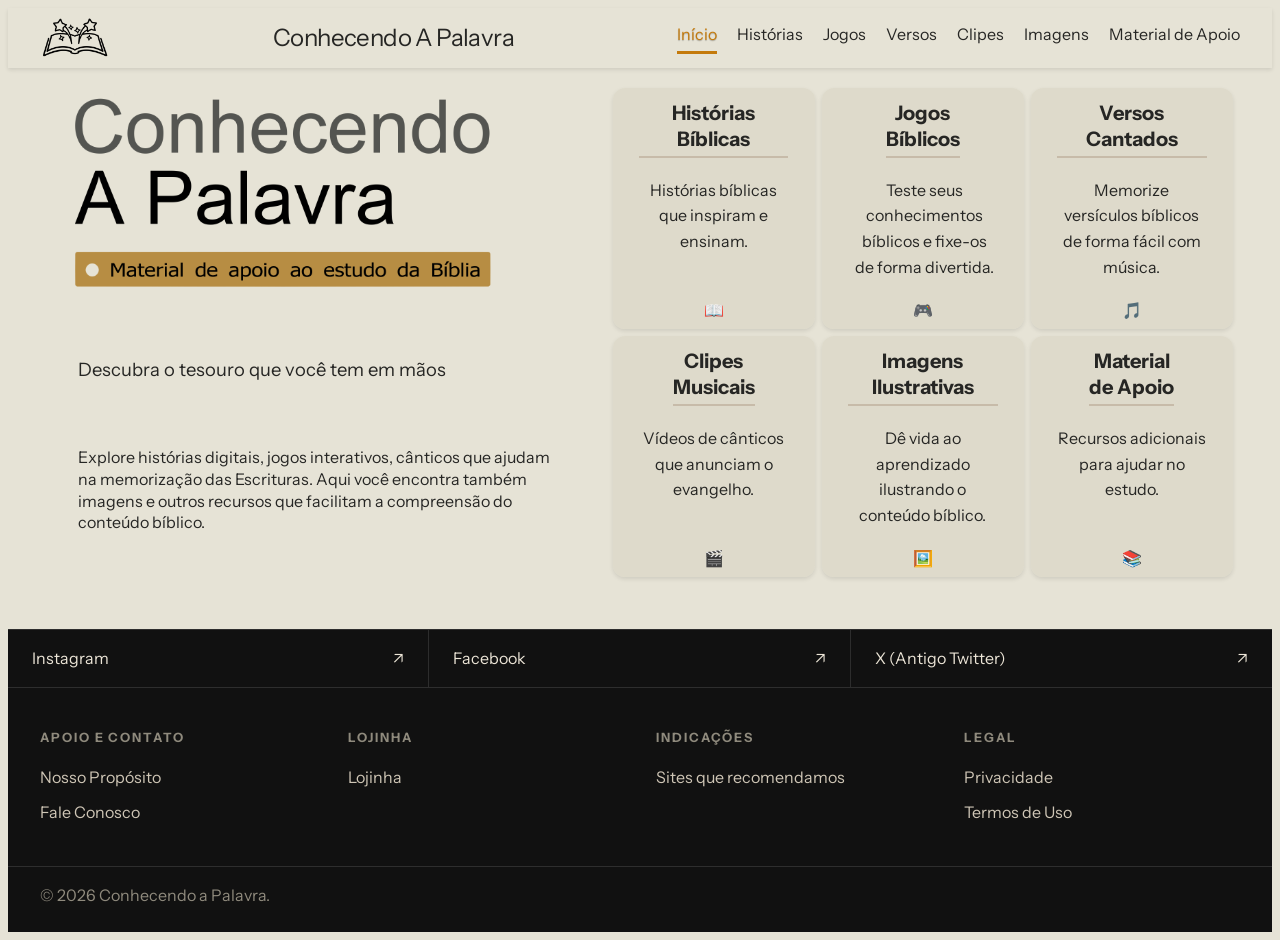
==== index.html @ 33860538 "Primeiro Commit" ====
﻿<!DOCTYPE html>
<html lang="pt-BR">

<head>
    <meta charset="UTF-8">
    <meta name="viewport" content="width=device-width, initial-scale=1.0">
    <title>Conhecendo a Palavra</title>
    <link rel="stylesheet" href="estilo.css">
    <link rel="stylesheet" href="estilo-media.css">
</head>

<body>
    <!-- Menu de navegação -->
    <nav class="menu">
        <img src="imagens/biblia.png" alt="Icone do menu" class="menu-icon">
        <div class="logo-do-menu">Conhecendo A Palavra</div>
        <button class="hamburger" id="hamburger" aria-label="Abrir menu">
            <span></span>
            <span></span>
            <span></span>
        </button>
        <ul class="itens-do-menu" id="itens-do-menu">
            <li><a href="./index.html">Início</a></li>
            <li><a href="./historias.html">Histórias</a></li>
            <li><a href="./jogos.html">Jogos</a></li>
            <li><a href="#versos">Versos</a></li>
            <li><a href="#clipes">Clipes</a></li>
            <li><a href="#imagens">Imagens</a></li>
            <li><a href="#apoio">Material de Apoio</a></li>
        </ul>
    </nav>
    <header>
        <div id="titulo">
            <img id="logo" src="imagens/logo1.png" alt="Conhecendo a Palavra" />
        </div>
        <p id="slogan">Descubra o tesouro que você tem em mãos</p>
        <p id="mensagem">Explore histórias digitais, jogos interativos, cânticos que ajudam
            na memorização das Escrituras. Aqui você encontra também imagens e
            outros recursos que facilitam a compreensão do conteúdo bíblico.</p>
        <!-- Painel horizontal de cards -->
        <div class="cards-panel">
            <a class="card" id="historias-card" href="./historias.html">
                <h4>Histórias Bíblicas</h4>
                <p>Histórias bíblicas que inspiram e ensinam.</p>
                <p class="icone">📖</p>
            </a>
            <a class="card" id="jogos-card" href="./jogos.html">
                <h4>Jogos<br>Bíblicos</h4>
                <p id="card-jogos">Teste seus conhecimentos bíblicos e fixe-os de forma divertida.</p>
                <p class="icone">🎮</p>
            </a>
            <div class="card">
                <h4>Versos Cantados</h4>
                <p>Memorize versículos bíblicos de forma fácil com música.</p>
                <p class="icone">🎵</p>
            </div>
            <div class="card">
                <h4>Clipes <br> Musicais</h4>
                <p>Vídeos de cânticos que anunciam o evangelho.</p>
                <p class="icone">🎬</p>
            </div>
            <div class="card">
                <h4>Imagens Ilustrativas</h4>
                <p>Dê vida ao aprendizado ilustrando o conteúdo bíblico.</p>
                <p class="icone">🖼️</p>
            </div>
            <div class="card">
                <h4>Material <br> de Apoio</h4>
                <p>Recursos adicionais para ajudar no estudo.</p>
                <p class="icone">📚</p>
            </div>
        </div>
    </header>

    <!-- Rodapé -->
    <footer class="footer-site">
        <div class="footer-social-links">
            <a class="footer-social-link" href="https://instagram.com" target="_blank" rel="noopener noreferrer">
                <span>Instagram</span>
                <span>↗</span>
            </a>
            <a class="footer-social-link" href="https://facebook.com" target="_blank" rel="noopener noreferrer">
                <span>Facebook</span>
                <span>↗</span>
            </a>
            <a class="footer-social-link" href="https://x.com" target="_blank" rel="noopener noreferrer">
                <span>X (Antigo Twitter)</span>
                <span>↗</span>
            </a>
        </div>

        <div class="footer-columns">
            <div class="footer-column">
                <h4>Apoio e Contato</h4>
                <ul>
                    <li><a href="#">Nosso Propósito</a></li>
                    <li><a href="#">Fale Conosco</a></li>
                </ul>
            </div>

            <div class="footer-column">
                <h4>Lojinha</h4>
                <ul>
                    <li><a href="#">Lojinha</a></li>
                </ul>
            </div>

            <div class="footer-column">
                <h4>Indicações</h4>
                <ul>
                    <li><a href="#">Sites que recomendamos</a></li>
                </ul>
            </div>

            <div class="footer-column">
                <h4>Legal</h4>
                <ul>
                    <li><a href="#">Privacidade</a></li>
                    <li><a href="#">Termos de Uso</a></li>
                </ul>
            </div>
        </div>

        <div class="footer-bottom">
            <span>© 2026 Conhecendo a Palavra.</span>
        </div>
    </footer>
    <script src="script.js"></script>
</body>

</html>
---- estilo.css ----
﻿@import url('https://fonts.googleapis.com/css2?family=Instrument+Sans:wght@400;500;600;700&display=swap');
@import url('https://fonts.googleapis.com/css2?family=Newsreader:wght@400;500;600;700&display=swap');

body {
  font-family: 'Instrument Sans', sans-serif;
  font-size: 16px;
  line-height: 1.6;
  background-color: #E6E3D6;
  color: #262624;
}

.menu {
  display: flex;
  justify-content: space-between;
  align-items: center;
  padding: 0.6rem 2rem;
  background-color: #E6E3D6;
  box-shadow: 0 2px 4px rgba(0, 0, 0, 0.1);
}

.menu .menu-icon {
  width: 70px;
  display: block;
}

footer {
  margin-top: 2rem;
}

.footer-site {
  background-color: #111111;
  color: #d9d2c1;
  font-family: 'Instrument Sans', sans-serif;
  border-top: 1px solid rgba(255, 255, 255, 0.12);
}

.footer-social-links {
  display: grid;
  grid-template-columns: repeat(3, minmax(0, 1fr));
  border-bottom: 1px solid rgba(255, 255, 255, 0.12);
}

.footer-social-link {
  display: flex;
  justify-content: space-between;
  align-items: center;
  padding: 1rem 1.5rem;
  color: #ece5d7;
  text-decoration: none;
  border-right: 1px solid rgba(255, 255, 255, 0.12);
  transition: background-color 0.2s ease, color 0.2s ease;
}

.footer-social-link:last-child {
  border-right: 0;
}

.footer-social-link:hover {
  background-color: #1d1d1d;
  color: #ffffff;
}

.footer-columns {
  display: grid;
  grid-template-columns: repeat(4, minmax(0, 1fr));
  gap: 2rem;
  padding: 2.5rem 2rem;
}

.footer-column h4 {
  font-size: 0.8rem;
  font-weight: 700;
  letter-spacing: 0.15em;
  text-transform: uppercase;
  color: #8f8a7d;
  margin: 0 0 1rem;
}

.footer-column ul {
  list-style: none;
  margin: 0;
  padding: 0;
  display: flex;
  flex-direction: column;
  gap: 0.6rem;
}

.footer-column a {
  color: #cfc6b6;
  text-decoration: none;
  transition: color 0.2s ease;
}

.footer-column a:hover {
  color: #ffffff;
}

.footer-bottom {
  border-top: 1px solid rgba(255, 255, 255, 0.12);
  padding: 1rem 2rem 1.5rem;
  color: #8f8a7d;
}


.logo-do-menu {
  font-size: 1.5rem;
  font-weight: 400;
  letter-spacing: -0.025em;
  font-family: 'Instrument Sans', sans-serif;
}

.hamburger {
  display: none;
  flex-direction: column;
  justify-content: space-between;
  width: 25px;
  height: 20px;
  background: none;
  border: none;
  cursor: pointer;
}

.itens-do-menu {
  display: flex;
  gap: 1.25rem;
  list-style: none;
  margin: 0;
  padding: 0;
}

.itens-do-menu li {
  margin: 0;
  padding: 0 0 0.25rem 0;
  border-bottom: 2px solid transparent;
}

.itens-do-menu li.active {
  border-bottom: 3px solid #c47a0c;
}

.itens-do-menu li.active a {
  color: #c47a0c;
  text-shadow: 0 1px 1px rgba(0, 0, 0, 0.25);
}

.itens-do-menu a {
  font-family: inherit;
  font-size: inherit;
  color: inherit;
  text-decoration: none;
}

header {
  display: grid;
  grid-template-columns: 45% 55%;
  /* grid-template-rows: auto auto auto; */
  align-items: start;
  gap: 0 0.8rem;
  width: min(100%, 1200px);
  max-width: 1200px;
  margin: 0 auto;
  box-sizing: border-box;
}

#titulo {
  grid-area: 1 / 1;
  width: 100%;
}

#logo {
  display: block;
  width: min(100%, 480px);
  height: auto;
}

#slogan {
  grid-area: 2 / 1;
  font-size: 1.15rem;
  margin: 0;
  padding: 0 0 0 7%;
}

#mensagem {
  grid-area: 3 / 1;
  line-height: 1.35;
  padding: 0 5% 0 7%;
}

.cards-panel {
  display: grid;
  grid-template-columns: repeat(3, minmax(0, 1fr));
  grid-template-rows: repeat(2, minmax(70px, 1fr));
  gap: 0.45rem;
  grid-area: 1 / 2 / 4 / 3;
  padding: 3%;
  box-sizing: border-box;
}

.card {
  background: rgba(221, 217, 201, 0.8);
  border: 2px solid transparent;
  border-radius: 12px;
  color: inherit;
  text-decoration: none;
  padding: 1% 12%;
  box-shadow: 0 2px 4px rgba(0, 0, 0, 0.1);
  box-sizing: border-box;
  position: relative;
  display: flex;
  flex-direction: column;
  align-items: center;
  text-align: center;
  transition: transform 0.2s ease, border-color 0.2s ease;
}

.card:hover {
  transform: scale(1.05);
  border-color: #c47a0c;
  cursor: pointer;
}

.card h4 {
  font-size: 1.25rem;
  font-weight: 700;
  line-height: 1.3;
  margin: 0.5rem 0 0.25rem;
  border-bottom: 2px solid rgba(107, 62, 30, 0.2);
  padding-bottom: 0.25rem;
}

.card:hover h4 {
  color: #c47a0c;
  transition: color 0.2s ease;
  cursor: pointer;
}

#card-jogos {
  padding: 0 1% 1% 0.25rem;
}

.icone {
  font-size: 1rem;
  margin-top: auto;
  margin-bottom: 1%;
}

/* ****************** - HISTÓRIAS - ********************** */

.container-de-historias {
  display: flex;
  flex-wrap: nowrap;
  gap: 0.45rem;
  list-style: none;
  width: min(100%, 1200px);
  margin: 1.5rem auto;
  padding: 3%;
  box-sizing: border-box;
}

.historias {
  background: rgba(221, 217, 201, 0.8);
  border: 2px solid transparent;
  border-radius: 12px;
  padding: 1% 2%;
  aspect-ratio: 3 / 4;
  box-shadow: 0 2px 4px rgba(0, 0, 0, 0.1);
  box-sizing: border-box;
  display: flex;
  align-items: center;
  justify-content: center;
  flex: 1 1 calc((100% - (5 * 0.45rem)) / 6);
  min-width: 0;
  text-align: center;
  transition: transform 0.2s ease, border-color 0.2s ease;
}

.historias:hover {
  transform: scale(1.05);
  border-color: #c47a0c;
  cursor: pointer;
}

.historias a {
  display: block;
  color: inherit;
  text-decoration: none;
  font-size: 1.25rem;
  font-weight: 700;
  line-height: 1.3;
  margin: 0.5rem 0 0.25rem;
  border-bottom: 2px solid rgba(107, 62, 30, 0.2);
  padding-bottom: 0.25rem;
}

.historias:hover a {
  color: #c47a0c;
}

/* ****************** - JOGOS - ********************** */

.container-de-jogos {
  display: flex;
  flex-wrap: nowrap;
  gap: 0.45rem;
  list-style: none;
  width: min(100%, 1200px);
  margin: 1.5rem auto;
  padding: 3%;
  box-sizing: border-box;
}

.jogos {
  background: rgba(221, 217, 201, 0.8);
  border: 2px solid transparent;
  border-radius: 12px;
  padding: 1% 2%;
  aspect-ratio: 3 / 4;
  box-shadow: 0 2px 4px rgba(0, 0, 0, 0.1);
  box-sizing: border-box;
  display: flex;
  align-items: center;
  justify-content: center;
  flex: 1 1 calc((100% - (5 * 0.45rem)) / 6);
  min-width: 0;
  text-align: center;
  transition: transform 0.2s ease, border-color 0.2s ease;
}

.jogos:hover {
  transform: scale(1.05);
  border-color: #c47a0c;
  cursor: pointer;
}

.jogos a {
  display: block;
  color: inherit;
  text-decoration: none;
  font-size: 1.25rem;
  font-weight: 700;
  line-height: 1.3;
  margin: 0.5rem 0 0.25rem;
  border-bottom: 2px solid rgba(107, 62, 30, 0.2);
  padding-bottom: 0.25rem;
}

.jogos:hover a {
  color: #c47a0c;
}
---- estilo-media.css ----
@media (max-width: 768px) {
  .footer-social-links {
    grid-template-columns: 1fr;
  }

  .footer-social-link {
    border-right: 0;
    border-bottom: 1px solid rgba(255, 255, 255, 0.12);
  }

  .footer-social-link:last-child {
    border-bottom: 0;
  }

  .footer-columns {
    grid-template-columns: 1fr 1fr;
  }
}

@media (max-width: 480px) {
  .footer-columns {
    grid-template-columns: 1fr;
  }
}
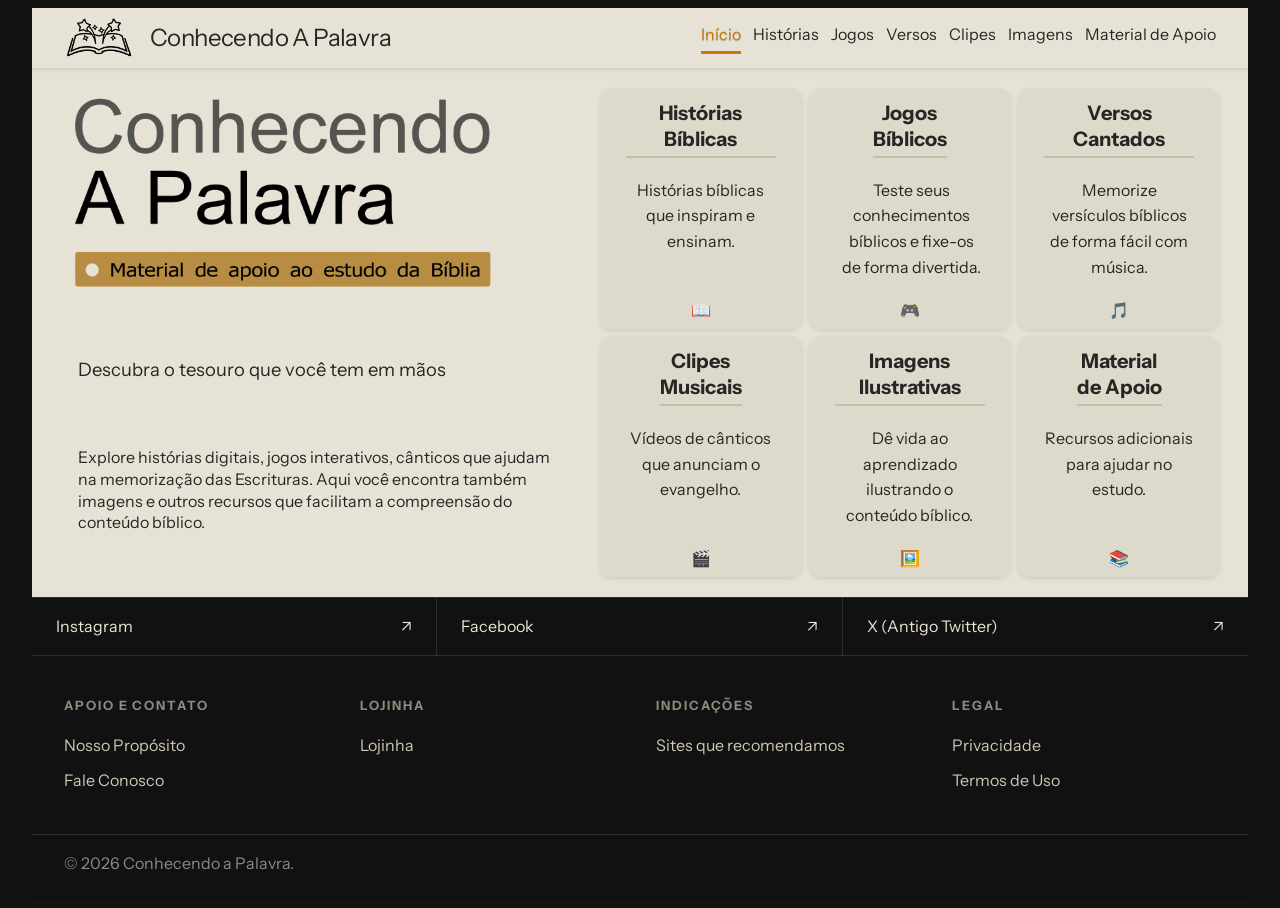
==== commit 4440bcf9: "Ajustes de media" ====
--- a/index.html
+++ b/index.html
@@ -11,120 +11,125 @@
 
 <body>
     <!-- Menu de navegação -->
-    <nav class="menu">
-        <img src="imagens/biblia.png" alt="Icone do menu" class="menu-icon">
-        <div class="logo-do-menu">Conhecendo A Palavra</div>
-        <button class="hamburger" id="hamburger" aria-label="Abrir menu">
-            <span></span>
-            <span></span>
-            <span></span>
-        </button>
-        <ul class="itens-do-menu" id="itens-do-menu">
-            <li><a href="./index.html">Início</a></li>
-            <li><a href="./historias.html">Histórias</a></li>
-            <li><a href="./jogos.html">Jogos</a></li>
-            <li><a href="#versos">Versos</a></li>
-            <li><a href="#clipes">Clipes</a></li>
-            <li><a href="#imagens">Imagens</a></li>
-            <li><a href="#apoio">Material de Apoio</a></li>
-        </ul>
-    </nav>
-    <header>
-        <div id="titulo">
-            <img id="logo" src="imagens/logo1.png" alt="Conhecendo a Palavra" />
-        </div>
-        <p id="slogan">Descubra o tesouro que você tem em mãos</p>
-        <p id="mensagem">Explore histórias digitais, jogos interativos, cânticos que ajudam
-            na memorização das Escrituras. Aqui você encontra também imagens e
-            outros recursos que facilitam a compreensão do conteúdo bíblico.</p>
-        <!-- Painel horizontal de cards -->
-        <div class="cards-panel">
-            <a class="card" id="historias-card" href="./historias.html">
-                <h4>Histórias Bíblicas</h4>
-                <p>Histórias bíblicas que inspiram e ensinam.</p>
-                <p class="icone">📖</p>
-            </a>
-            <a class="card" id="jogos-card" href="./jogos.html">
-                <h4>Jogos<br>Bíblicos</h4>
-                <p id="card-jogos">Teste seus conhecimentos bíblicos e fixe-os de forma divertida.</p>
-                <p class="icone">🎮</p>
-            </a>
-            <div class="card">
-                <h4>Versos Cantados</h4>
-                <p>Memorize versículos bíblicos de forma fácil com música.</p>
-                <p class="icone">🎵</p>
+    <div class="container">
+        <nav class="menu">
+            <img src="imagens/biblia.png" alt="Icone do menu" class="menu-icon">
+            <div class="logo-do-menu">Conhecendo A Palavra</div>
+            <button class="hamburger" id="hamburger" aria-label="Abrir menu">
+                <span></span>
+                <span></span>
+                <span></span>
+            </button>
+            <ul class="itens-do-menu" id="itens-do-menu">
+                <li><a href="./index.html">Início</a></li>
+                <li><a href="./historias.html">Histórias</a></li>
+                <li><a href="./jogos.html">Jogos</a></li>
+                <li><a href="#versos">Versos</a></li>
+                <li><a href="#clipes">Clipes</a></li>
+                <li><a href="#imagens">Imagens</a></li>
+                <li>
+                    <a id="material-de-apoio" href="#apoio">Material de Apoio</a>
+                    <a id="mat-de-apoio-media" href="#apoio">Mat. de Apoio</a>
+                </li>
+            </ul>
+        </nav>
+        <header>
+            <div id="titulo">
+                <img id="logo" src="imagens/logo1.png" alt="Conhecendo a Palavra" />
             </div>
-            <div class="card">
-                <h4>Clipes <br> Musicais</h4>
-                <p>Vídeos de cânticos que anunciam o evangelho.</p>
-                <p class="icone">🎬</p>
+            <p id="slogan">Descubra o tesouro que você tem em mãos</p>
+            <p id="mensagem">Explore histórias digitais, jogos interativos, cânticos que ajudam
+                na memorização das Escrituras. Aqui você encontra também imagens e
+                outros recursos que facilitam a compreensão do conteúdo bíblico.</p>
+            <!-- Painel horizontal de cards -->
+            <div class="cards-panel">
+                <a class="card" id="historias-card" href="./historias.html">
+                    <h4>Histórias Bíblicas</h4>
+                    <p>Histórias bíblicas que inspiram e ensinam.</p>
+                    <p class="icone">📖</p>
+                </a>
+                <a class="card" id="jogos-card" href="./jogos.html">
+                    <h4>Jogos<br>Bíblicos</h4>
+                    <p id="card-jogos">Teste seus conhecimentos bíblicos e fixe-os de forma divertida.</p>
+                    <p class="icone">🎮</p>
+                </a>
+                <div class="card">
+                    <h4>Versos Cantados</h4>
+                    <p>Memorize versículos bíblicos de forma fácil com música.</p>
+                    <p class="icone">🎵</p>
+                </div>
+                <div class="card">
+                    <h4>Clipes <br> Musicais</h4>
+                    <p>Vídeos de cânticos que anunciam o evangelho.</p>
+                    <p class="icone">🎬</p>
+                </div>
+                <div class="card">
+                    <h4>Imagens Ilustrativas</h4>
+                    <p>Dê vida ao aprendizado ilustrando o conteúdo bíblico.</p>
+                    <p class="icone">🖼️</p>
+                </div>
+                <div class="card">
+                    <h4>Material <br> de Apoio</h4>
+                    <p>Recursos adicionais para ajudar no estudo.</p>
+                    <p class="icone">📚</p>
+                </div>
             </div>
-            <div class="card">
-                <h4>Imagens Ilustrativas</h4>
-                <p>Dê vida ao aprendizado ilustrando o conteúdo bíblico.</p>
-                <p class="icone">🖼️</p>
-            </div>
-            <div class="card">
-                <h4>Material <br> de Apoio</h4>
-                <p>Recursos adicionais para ajudar no estudo.</p>
-                <p class="icone">📚</p>
-            </div>
-        </div>
-    </header>
+        </header>
 
-    <!-- Rodapé -->
-    <footer class="footer-site">
-        <div class="footer-social-links">
-            <a class="footer-social-link" href="https://instagram.com" target="_blank" rel="noopener noreferrer">
-                <span>Instagram</span>
-                <span>↗</span>
-            </a>
-            <a class="footer-social-link" href="https://facebook.com" target="_blank" rel="noopener noreferrer">
-                <span>Facebook</span>
-                <span>↗</span>
-            </a>
-            <a class="footer-social-link" href="https://x.com" target="_blank" rel="noopener noreferrer">
-                <span>X (Antigo Twitter)</span>
-                <span>↗</span>
-            </a>
-        </div>
-
-        <div class="footer-columns">
-            <div class="footer-column">
-                <h4>Apoio e Contato</h4>
-                <ul>
-                    <li><a href="#">Nosso Propósito</a></li>
-                    <li><a href="#">Fale Conosco</a></li>
-                </ul>
+        <!-- Rodapé -->
+        <footer class="footer-site">
+            <div class="footer-social-links">
+                <a class="footer-social-link" href="https://instagram.com" target="_blank" rel="noopener noreferrer">
+                    <span>Instagram</span>
+                    <span>↗</span>
+                </a>
+                <a class="footer-social-link" href="https://facebook.com" target="_blank" rel="noopener noreferrer">
+                    <span>Facebook</span>
+                    <span>↗</span>
+                </a>
+                <a class="footer-social-link" href="https://x.com" target="_blank" rel="noopener noreferrer">
+                    <span>X (Antigo Twitter)</span>
+                    <span>↗</span>
+                </a>
             </div>
 
-            <div class="footer-column">
-                <h4>Lojinha</h4>
-                <ul>
-                    <li><a href="#">Lojinha</a></li>
-                </ul>
+            <div class="footer-columns">
+                <div class="footer-column">
+                    <h4>Apoio e Contato</h4>
+                    <ul>
+                        <li><a href="#">Nosso Propósito</a></li>
+                        <li><a href="#">Fale Conosco</a></li>
+                    </ul>
+                </div>
+
+                <div class="footer-column">
+                    <h4>Lojinha</h4>
+                    <ul>
+                        <li><a href="#">Lojinha</a></li>
+                    </ul>
+                </div>
+
+                <div class="footer-column">
+                    <h4>Indicações</h4>
+                    <ul>
+                        <li><a href="#">Sites que recomendamos</a></li>
+                    </ul>
+                </div>
+
+                <div class="footer-column">
+                    <h4>Legal</h4>
+                    <ul>
+                        <li><a href="#">Privacidade</a></li>
+                        <li><a href="#">Termos de Uso</a></li>
+                    </ul>
+                </div>
             </div>
 
-            <div class="footer-column">
-                <h4>Indicações</h4>
-                <ul>
-                    <li><a href="#">Sites que recomendamos</a></li>
-                </ul>
+            <div class="footer-bottom">
+                <span>© 2026 Conhecendo a Palavra.</span>
             </div>
-
-            <div class="footer-column">
-                <h4>Legal</h4>
-                <ul>
-                    <li><a href="#">Privacidade</a></li>
-                    <li><a href="#">Termos de Uso</a></li>
-                </ul>
-            </div>
-        </div>
-
-        <div class="footer-bottom">
-            <span>© 2026 Conhecendo a Palavra.</span>
-        </div>
-    </footer>
+        </footer>
+    </div>
     <script src="script.js"></script>
 </body>
 
--- a/estilo.css
+++ b/estilo.css
@@ -1,26 +1,216 @@
 ﻿@import url('https://fonts.googleapis.com/css2?family=Instrument+Sans:wght@400;500;600;700&display=swap');
 @import url('https://fonts.googleapis.com/css2?family=Newsreader:wght@400;500;600;700&display=swap');
 
+*, *::before, *::after {
+  box-sizing: border-box;
+}
+
 body {
+  background-color: #131312;
+}
+
+.container {
   font-family: 'Instrument Sans', sans-serif;
   font-size: 16px;
   line-height: 1.6;
   background-color: #E6E3D6;
   color: #262624;
+  margin: 0 auto;
+  max-width: 95vw;
 }
 
 .menu {
   display: flex;
-  justify-content: space-between;
+  gap: 1rem;
   align-items: center;
   padding: 0.6rem 2rem;
   background-color: #E6E3D6;
   box-shadow: 0 2px 4px rgba(0, 0, 0, 0.1);
+  max-width: min(1235px, 100vw);
+  margin: 0 auto;
 }
 
 .menu .menu-icon {
   width: 70px;
   display: block;
+}
+
+.logo-do-menu {
+  font-size: 1.5rem;
+  font-weight: 400;
+  letter-spacing: -0.025em;
+  font-family: 'Instrument Sans', sans-serif;
+}
+
+.hamburger {
+  display: none;
+  flex-direction: column;
+  justify-content: center;
+  gap: 0.22rem;
+  width: 32px;
+  height: 32px;
+  padding: 0.45rem;
+  background-color: rgba(209, 171, 114, 0.08);
+  border: 1px solid rgba(107, 62, 30, 0.18);
+  border-radius: 8px;
+  cursor: pointer;
+  box-sizing: border-box;
+  transition: background-color 0.2s ease, border-color 0.2s ease, transform 0.2s ease;
+}
+
+.hamburger:hover {
+  background-color: rgba(196, 122, 12, 0.14);
+  border-color: rgba(107, 62, 30, 0.3);
+}
+
+.hamburger span {
+  display: block;
+  width: 100%;
+  height: 2px;
+  background-color: #6b3e1e;
+  border-radius: 999px;
+  transition: transform 0.2s ease, opacity 0.2s ease;
+  transform-origin: center;
+}
+
+.hamburger.open span:nth-child(1) {
+  transform: translateY(5px) rotate(45deg);
+}
+
+.hamburger.open span:nth-child(2) {
+  opacity: 0;
+}
+
+.hamburger.open span:nth-child(3) {
+  transform: translateY(-5px) rotate(-45deg);
+}
+
+.itens-do-menu {
+  display: flex;
+  gap: 0.75rem;
+  list-style: none;
+  margin: 0;
+  padding: 0;
+  margin-left: auto;
+}
+
+.itens-do-menu li {
+  margin: 0;
+  padding: 0 0 0.25rem 0;
+  border-bottom: 2px solid transparent;
+}
+
+.itens-do-menu li.active {
+  border-bottom: 3px solid #c47a0c;
+}
+
+.itens-do-menu li.active a {
+  color: #c47a0c;
+  text-shadow: 0 1px 1px rgba(0, 0, 0, 0.25);
+}
+
+.itens-do-menu a {
+  font-family: inherit;
+  font-size: inherit;
+  color: inherit;
+  text-decoration: none;
+}
+
+#mat-de-apoio-media {
+  display: none;
+}
+
+header {
+  display: grid;
+  grid-template-columns: 45% 55%;
+  /* grid-template-rows: auto auto auto; */
+  align-items: start;
+  width: min(100%, 1200px);
+  max-width: min(1200px, 100vw);
+  margin: 0 auto;
+  box-sizing: border-box;
+}
+
+#titulo {
+  grid-area: 1 / 1;
+  width: 100%;
+}
+
+#logo {
+  display: block;
+  width: min(100%, 480px);
+  height: auto;
+}
+
+#slogan {
+  grid-area: 2 / 1;
+  font-size: 1.15rem;
+  margin: 0;
+  padding: 0 0 0 7%;
+}
+
+#mensagem {
+  grid-area: 3 / 1;
+  line-height: 1.35;
+  padding: 0 5% 0 7%;
+}
+
+.cards-panel {
+  display: grid;
+  grid-template-columns: repeat(3, minmax(0, 1fr));
+  grid-template-rows: repeat(2, minmax(70px, 1fr));
+  gap: 0.45rem;
+  grid-area: 1 / 2 / 4 / 3;
+  padding: 3%;
+  box-sizing: border-box;
+}
+
+.card {
+  background: rgba(221, 217, 201, 0.8);
+  border: 2px solid transparent;
+  border-radius: 12px;
+  color: inherit;
+  text-decoration: none;
+  padding: 1% 12%;
+  box-shadow: 0 2px 4px rgba(0, 0, 0, 0.1);
+  box-sizing: border-box;
+  position: relative;
+  display: flex;
+  flex-direction: column;
+  align-items: center;
+  text-align: center;
+  transition: transform 0.2s ease, border-color 0.2s ease;
+}
+
+.card:hover {
+  transform: scale(1.05);
+  border-color: #c47a0c;
+  cursor: pointer;
+}
+
+.card h4 {
+  font-size: 1.25rem;
+  font-weight: 700;
+  line-height: 1.3;
+  margin: 0.5rem 0 0.25rem;
+  border-bottom: 2px solid rgba(107, 62, 30, 0.2);
+  padding-bottom: 0.25rem;
+}
+
+.card:hover h4 {
+  color: #c47a0c;
+  transition: color 0.2s ease;
+  cursor: pointer;
+}
+
+#card-jogos {
+  padding: 0 1% 1% 0.25rem;
+}
+
+.icone {
+  font-size: 1rem;
+  margin-top: auto;
+  margin-bottom: 1%;
 }
 
 footer {
@@ -32,6 +222,8 @@
   color: #d9d2c1;
   font-family: 'Instrument Sans', sans-serif;
   border-top: 1px solid rgba(255, 255, 255, 0.12);
+  max-width: min(1235px, 100vw);
+  margin: 0 auto;
 }
 
 .footer-social-links {
@@ -101,154 +293,11 @@
   color: #8f8a7d;
 }
 
-
-.logo-do-menu {
-  font-size: 1.5rem;
-  font-weight: 400;
-  letter-spacing: -0.025em;
-  font-family: 'Instrument Sans', sans-serif;
-}
-
-.hamburger {
-  display: none;
-  flex-direction: column;
-  justify-content: space-between;
-  width: 25px;
-  height: 20px;
-  background: none;
-  border: none;
-  cursor: pointer;
-}
-
-.itens-do-menu {
-  display: flex;
-  gap: 1.25rem;
-  list-style: none;
-  margin: 0;
-  padding: 0;
-}
-
-.itens-do-menu li {
-  margin: 0;
-  padding: 0 0 0.25rem 0;
-  border-bottom: 2px solid transparent;
-}
-
-.itens-do-menu li.active {
-  border-bottom: 3px solid #c47a0c;
-}
-
-.itens-do-menu li.active a {
-  color: #c47a0c;
-  text-shadow: 0 1px 1px rgba(0, 0, 0, 0.25);
-}
-
-.itens-do-menu a {
-  font-family: inherit;
-  font-size: inherit;
-  color: inherit;
-  text-decoration: none;
-}
-
-header {
-  display: grid;
-  grid-template-columns: 45% 55%;
-  /* grid-template-rows: auto auto auto; */
-  align-items: start;
-  gap: 0 0.8rem;
-  width: min(100%, 1200px);
-  max-width: 1200px;
-  margin: 0 auto;
-  box-sizing: border-box;
-}
-
-#titulo {
-  grid-area: 1 / 1;
-  width: 100%;
-}
-
-#logo {
-  display: block;
-  width: min(100%, 480px);
-  height: auto;
-}
-
-#slogan {
-  grid-area: 2 / 1;
-  font-size: 1.15rem;
-  margin: 0;
-  padding: 0 0 0 7%;
-}
-
-#mensagem {
-  grid-area: 3 / 1;
-  line-height: 1.35;
-  padding: 0 5% 0 7%;
-}
-
-.cards-panel {
-  display: grid;
-  grid-template-columns: repeat(3, minmax(0, 1fr));
-  grid-template-rows: repeat(2, minmax(70px, 1fr));
-  gap: 0.45rem;
-  grid-area: 1 / 2 / 4 / 3;
-  padding: 3%;
-  box-sizing: border-box;
-}
-
-.card {
-  background: rgba(221, 217, 201, 0.8);
-  border: 2px solid transparent;
-  border-radius: 12px;
-  color: inherit;
-  text-decoration: none;
-  padding: 1% 12%;
-  box-shadow: 0 2px 4px rgba(0, 0, 0, 0.1);
-  box-sizing: border-box;
-  position: relative;
-  display: flex;
-  flex-direction: column;
-  align-items: center;
-  text-align: center;
-  transition: transform 0.2s ease, border-color 0.2s ease;
-}
-
-.card:hover {
-  transform: scale(1.05);
-  border-color: #c47a0c;
-  cursor: pointer;
-}
-
-.card h4 {
-  font-size: 1.25rem;
-  font-weight: 700;
-  line-height: 1.3;
-  margin: 0.5rem 0 0.25rem;
-  border-bottom: 2px solid rgba(107, 62, 30, 0.2);
-  padding-bottom: 0.25rem;
-}
-
-.card:hover h4 {
-  color: #c47a0c;
-  transition: color 0.2s ease;
-  cursor: pointer;
-}
-
-#card-jogos {
-  padding: 0 1% 1% 0.25rem;
-}
-
-.icone {
-  font-size: 1rem;
-  margin-top: auto;
-  margin-bottom: 1%;
-}
-
 /* ****************** - HISTÓRIAS - ********************** */
 
 .container-de-historias {
   display: flex;
-  flex-wrap: nowrap;
+  flex-wrap: wrap;
   gap: 0.45rem;
   list-style: none;
   width: min(100%, 1200px);
--- a/estilo-media.css
+++ b/estilo-media.css
@@ -1,24 +1,129 @@
-@media (max-width: 768px) {
-  .footer-social-links {
-    grid-template-columns: 1fr;
+@media (min-width: 1051px) and (max-width: 1235px) {
+  .menu {
+    padding: 0.6rem 1rem;
   }
 
-  .footer-social-link {
-    border-right: 0;
-    border-bottom: 1px solid rgba(255, 255, 255, 0.12);
+  .itens-do-menu {
+    gap: 0.75rem;
+  }
+}
+
+@media (max-width: 1050px) {
+  .menu {
+    padding: 0.6rem 0.5rem;
   }
 
-  .footer-social-link:last-child {
+  .itens-do-menu {
+    padding: 0 10px;
+  }
+}
+
+@media (max-width: 980px) {
+  .menu .menu-icon {
+    display: none;
+  }
+}
+
+@media (max-width: 890px) {
+
+  .logo-do-menu {
+    font-size: clamp(1.3rem, 2.5vw, 1.5rem);
+  }
+
+  #material-de-apoio {
+    display: none;
+  }
+
+  #mat-de-apoio-media {
+    display: inline-block;
+  }
+
+  .itens-do-menu {
+    font-size: 1.7vw;
+  }
+
+}
+
+@media (max-width: 712px) {
+
+  .logo-do-menu {
+    font-size: 16px;
+  }
+
+  header {
+    grid-template-columns: 39% 61%;
+  }
+}
+
+@media (max-width: 615px) {
+  .menu {
+    padding: 0;
+    display: grid;
+    grid-template-columns: 37% 63%;
+  }
+
+  .logo-do-menu {
+    font-size: 3vw;
+  }
+
+  .itens-do-menu {
+    gap: 0;
+    width: 100%;
+    justify-content: space-around;
+    align-items: center;
+    font-size: 2vw; /* proporcional aos 63% da grid */
+  }
+
+  .itens-do-menu a {
+    white-space: nowrap;
+  }
+}
+
+@media (max-width: 414px) {
+  .menu {
+    position: relative;
+  }
+
+  .itens-do-menu {
+    display: none;
+  }
+
+  .hamburger {
+    display: flex;
+  }
+
+  .itens-do-menu.open {
+    display: flex;
+    flex-direction: column;
+    align-items: flex-end;
+    gap: 0.85rem;
+    position: absolute;
+    top: calc(100% - 0.5rem);
+    right: 0.5rem;
+    width: auto;
+    padding: 1rem;
+    background-color: #e6e3d6;
+    border: 1px solid rgba(107, 62, 30, 0.18);
+    border-radius: 12px;
+    box-shadow: 0 10px 24px rgba(0, 0, 0, 0.14);
+    z-index: 20;
+  }
+
+  .itens-do-menu.open li {
+    width: 100%;
+    padding: 0;
     border-bottom: 0;
   }
 
-  .footer-columns {
-    grid-template-columns: 1fr 1fr;
+  .itens-do-menu.open a {
+    display: block;
+    width: 100%;
+    font-size: 0.95rem;
+    line-height: 1.3;
+    text-align: right;
   }
-}
 
-@media (max-width: 480px) {
-  .footer-columns {
-    grid-template-columns: 1fr;
+  .menu .menu-icon {
+    display: block;
   }
-}
+}
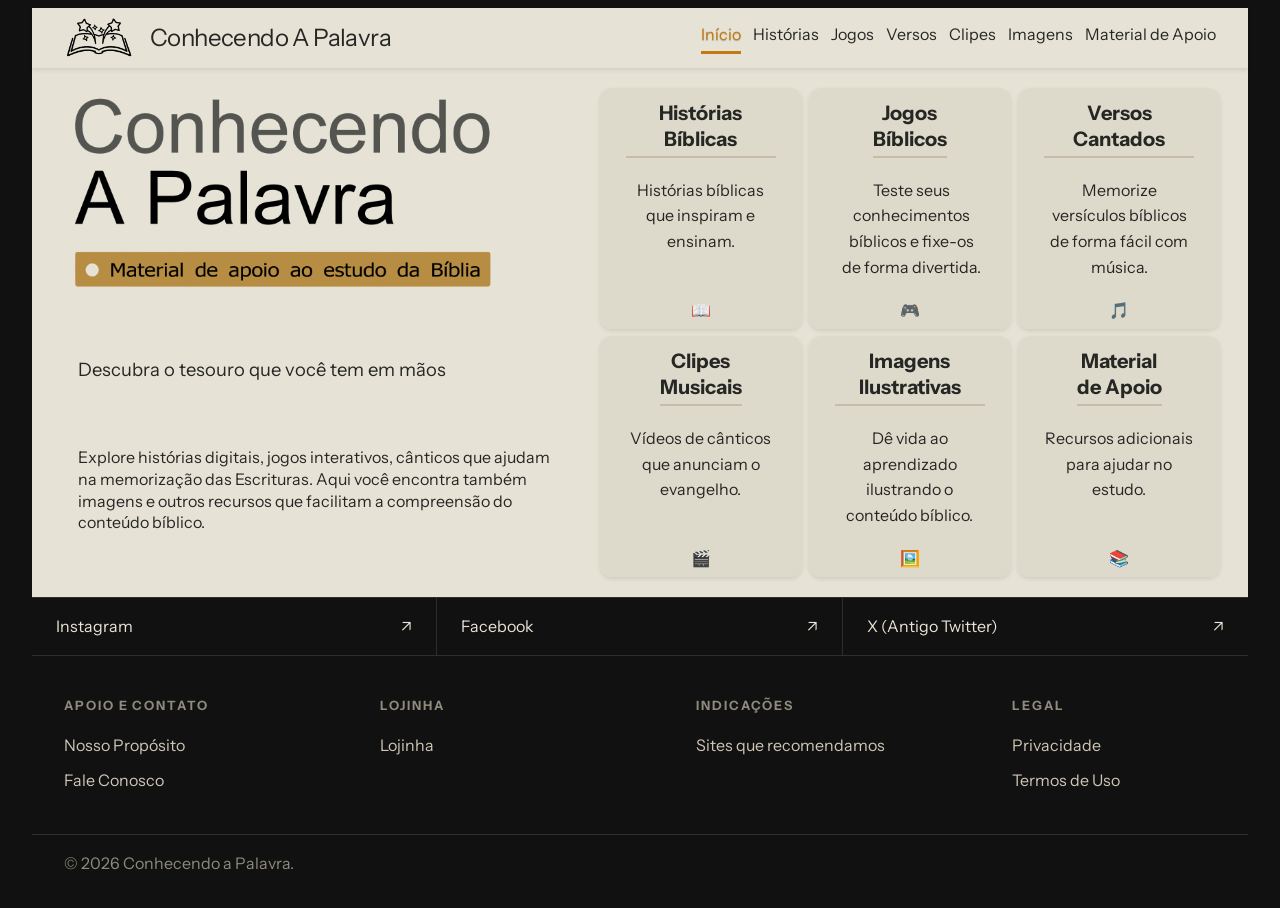
==== commit 951ea811: "Ajustes de media" ====
--- a/index.html
+++ b/index.html
@@ -36,6 +36,7 @@
         <header>
             <div id="titulo">
                 <img id="logo" src="imagens/logo1.png" alt="Conhecendo a Palavra" />
+                <img id="logo-media" src="imagens/logo-media.png" alt="Conhecendo a Palavra" />
             </div>
             <p id="slogan">Descubra o tesouro que você tem em mãos</p>
             <p id="mensagem">Explore histórias digitais, jogos interativos, cânticos que ajudam
@@ -45,32 +46,32 @@
             <div class="cards-panel">
                 <a class="card" id="historias-card" href="./historias.html">
                     <h4>Histórias Bíblicas</h4>
-                    <p>Histórias bíblicas que inspiram e ensinam.</p>
+                    <p class="pcard">Histórias bíblicas que inspiram e ensinam.</p>
                     <p class="icone">📖</p>
                 </a>
                 <a class="card" id="jogos-card" href="./jogos.html">
                     <h4>Jogos<br>Bíblicos</h4>
-                    <p id="card-jogos">Teste seus conhecimentos bíblicos e fixe-os de forma divertida.</p>
+                    <p class="pcard" id="card-jogos">Teste seus conhecimentos bíblicos e fixe-os de forma divertida.</p>
                     <p class="icone">🎮</p>
                 </a>
                 <div class="card">
                     <h4>Versos Cantados</h4>
-                    <p>Memorize versículos bíblicos de forma fácil com música.</p>
+                    <p class="pcard">Memorize versículos bíblicos de forma fácil com música.</p>
                     <p class="icone">🎵</p>
                 </div>
                 <div class="card">
                     <h4>Clipes <br> Musicais</h4>
-                    <p>Vídeos de cânticos que anunciam o evangelho.</p>
+                    <p class="pcard">Vídeos de cânticos que anunciam o evangelho.</p>
                     <p class="icone">🎬</p>
                 </div>
                 <div class="card">
                     <h4>Imagens Ilustrativas</h4>
-                    <p>Dê vida ao aprendizado ilustrando o conteúdo bíblico.</p>
+                    <p class="pcard">Dê vida ao aprendizado ilustrando o conteúdo bíblico.</p>
                     <p class="icone">🖼️</p>
                 </div>
                 <div class="card">
                     <h4>Material <br> de Apoio</h4>
-                    <p>Recursos adicionais para ajudar no estudo.</p>
+                    <p class="pcard">Recursos adicionais para ajudar no estudo.</p>
                     <p class="icone">📚</p>
                 </div>
             </div>
--- a/estilo.css
+++ b/estilo.css
@@ -1,12 +1,14 @@
 ﻿@import url('https://fonts.googleapis.com/css2?family=Instrument+Sans:wght@400;500;600;700&display=swap');
 @import url('https://fonts.googleapis.com/css2?family=Newsreader:wght@400;500;600;700&display=swap');
 
-*, *::before, *::after {
+*,
+*::before,
+*::after {
   box-sizing: border-box;
 }
 
 body {
-  background-color: #131312;
+  background-color: #111111;
 }
 
 .container {
@@ -142,6 +144,12 @@
   height: auto;
 }
 
+#logo-media {
+  display: none;
+  width: min(100%, 480px);
+  height: auto;
+}
+
 #slogan {
   grid-area: 2 / 1;
   font-size: 1.15rem;
@@ -255,7 +263,7 @@
 .footer-columns {
   display: grid;
   grid-template-columns: repeat(4, minmax(0, 1fr));
-  gap: 2rem;
+  gap: 7rem;
   padding: 2.5rem 2rem;
 }
 
--- a/estilo-media.css
+++ b/estilo-media.css
@@ -1,16 +1,6 @@
-@media (min-width: 1051px) and (max-width: 1235px) {
-  .menu {
-    padding: 0.6rem 1rem;
-  }
-
-  .itens-do-menu {
-    gap: 0.75rem;
-  }
-}
-
 @media (max-width: 1050px) {
   .menu {
-    padding: 0.6rem 0.5rem;
+    padding: 1% 3.5%;
   }
 
   .itens-do-menu {
@@ -21,6 +11,11 @@
 @media (max-width: 980px) {
   .menu .menu-icon {
     display: none;
+    padding: 1% 2%;
+  }
+
+  .footer-columns {
+    gap: 5rem;
   }
 }
 
@@ -42,9 +37,16 @@
     font-size: 1.7vw;
   }
 
-}
-
-@media (max-width: 712px) {
+  .card h4 {
+    font-size: 100%;
+  }
+
+  .footer-columns {
+    gap: 3rem;
+  }
+}
+
+@media (max-width: 750px) {
 
   .logo-do-menu {
     font-size: 16px;
@@ -53,35 +55,67 @@
   header {
     grid-template-columns: 39% 61%;
   }
-}
-
-@media (max-width: 615px) {
+
+  .pcard {
+    font-size: 87%;
+  }
+}
+
+@media (max-width: 675px) {
   .menu {
+    display: grid;
+    grid-template-columns: 33% 67%;
+    padding: 1% 2%;
+    gap: 0;
+  }
+
+  .logo-do-menu {
+    font-size: 2.8vw;
+  }
+
+  .itens-do-menu {
     padding: 0;
-    display: grid;
-    grid-template-columns: 37% 63%;
-  }
-
-  .logo-do-menu {
-    font-size: 3vw;
-  }
-
-  .itens-do-menu {
     gap: 0;
     width: 100%;
     justify-content: space-around;
     align-items: center;
-    font-size: 2vw; /* proporcional aos 63% da grid */
+    font-size: 2vw;
+    /* proporcional aos 63% da grid */
   }
 
   .itens-do-menu a {
     white-space: nowrap;
   }
-}
-
-@media (max-width: 414px) {
+/* 
+  #logo {
+    display: none;
+  }
+
+  #logo-media {
+    display: block;
+  } */
+
+  .footer-columns {
+    grid-template-columns: 31% 18% 29% 22%;
+    gap: 0;
+    padding: 2rem 0rem 2rem 1.5rem;
+  }
+
+}
+
+@media (max-width: 500px) {
+
+  .container {
+    max-width: 100vw;
+  }
+
   .menu {
+    grid-template-columns: 20% 70% 10%;
     position: relative;
+  }
+
+  .logo-do-menu {
+    font-size: 1.2rem;
   }
 
   .itens-do-menu {
@@ -126,4 +160,64 @@
   .menu .menu-icon {
     display: block;
   }
+
+  header {
+    grid-template-columns: 100% 0;
+    grid-template-rows: repeat(4, auto);
+    align-items: center;
+    justify-items: center;
+  }
+
+  #titulo {
+    grid-area: 1 / 1;
+  }
+
+  #slogan {
+    grid-area: 2 / 1;
+    padding: 0;
+    font-size: 110%;
+  }
+
+  #mensagem {
+    grid-area: 3 / 1;
+    font-size: 100%;
+    text-align: center;
+    padding: 0 8%;
+  }
+
+  .cards-panel {
+    grid-area: 4 / 1;
+  }
+
+  .footer-column h4 {
+    font-size: 0.7rem;
+  }
+
+  .footer-column a {
+    font-size: 80%;
+  }
+
+}
+
+@media (max-width: 402px) {
+
+  #slogan {
+    font-size: 104%;
+  }
+
+  .footer-columns {
+    grid-template-columns: 28% 21% 28% 23%;
+    padding: 2rem 0rem 2rem 0.75rem;
+  }
+
+  .footer-column a {
+    font-size: 70%;
+  }
+}
+
+@media (max-width: 402px) {
+
+  #slogan {
+    font-size: 96%;
+  }
 }
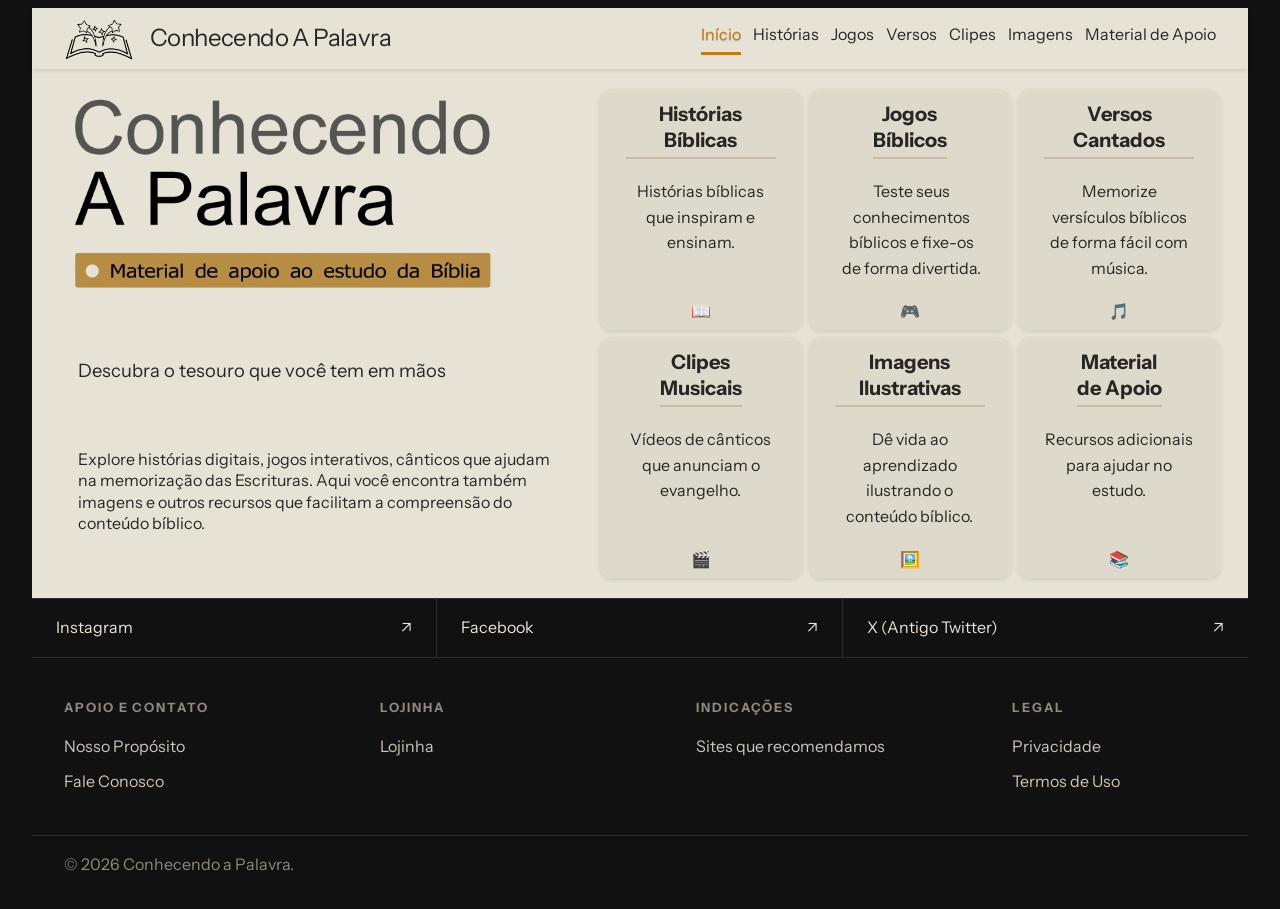
==== commit 57bf4740: "Ajustes na logo do menu" ====
--- a/index.html
+++ b/index.html
@@ -13,7 +13,7 @@
     <!-- Menu de navegação -->
     <div class="container">
         <nav class="menu">
-            <img src="imagens/biblia.png" alt="Icone do menu" class="menu-icon">
+            <img src="imagens/biblia1.png" alt="Icone do menu" class="menu-icon">
             <div class="logo-do-menu">Conhecendo A Palavra</div>
             <button class="hamburger" id="hamburger" aria-label="Abrir menu">
                 <span></span>
@@ -33,6 +33,7 @@
                 </li>
             </ul>
         </nav>
+        
         <header>
             <div id="titulo">
                 <img id="logo" src="imagens/logo1.png" alt="Conhecendo a Palavra" />
--- a/estilo-media.css
+++ b/estilo-media.css
@@ -86,14 +86,14 @@
   .itens-do-menu a {
     white-space: nowrap;
   }
-/* 
+
   #logo {
     display: none;
   }
 
   #logo-media {
     display: block;
-  } */
+  }
 
   .footer-columns {
     grid-template-columns: 31% 18% 29% 22%;
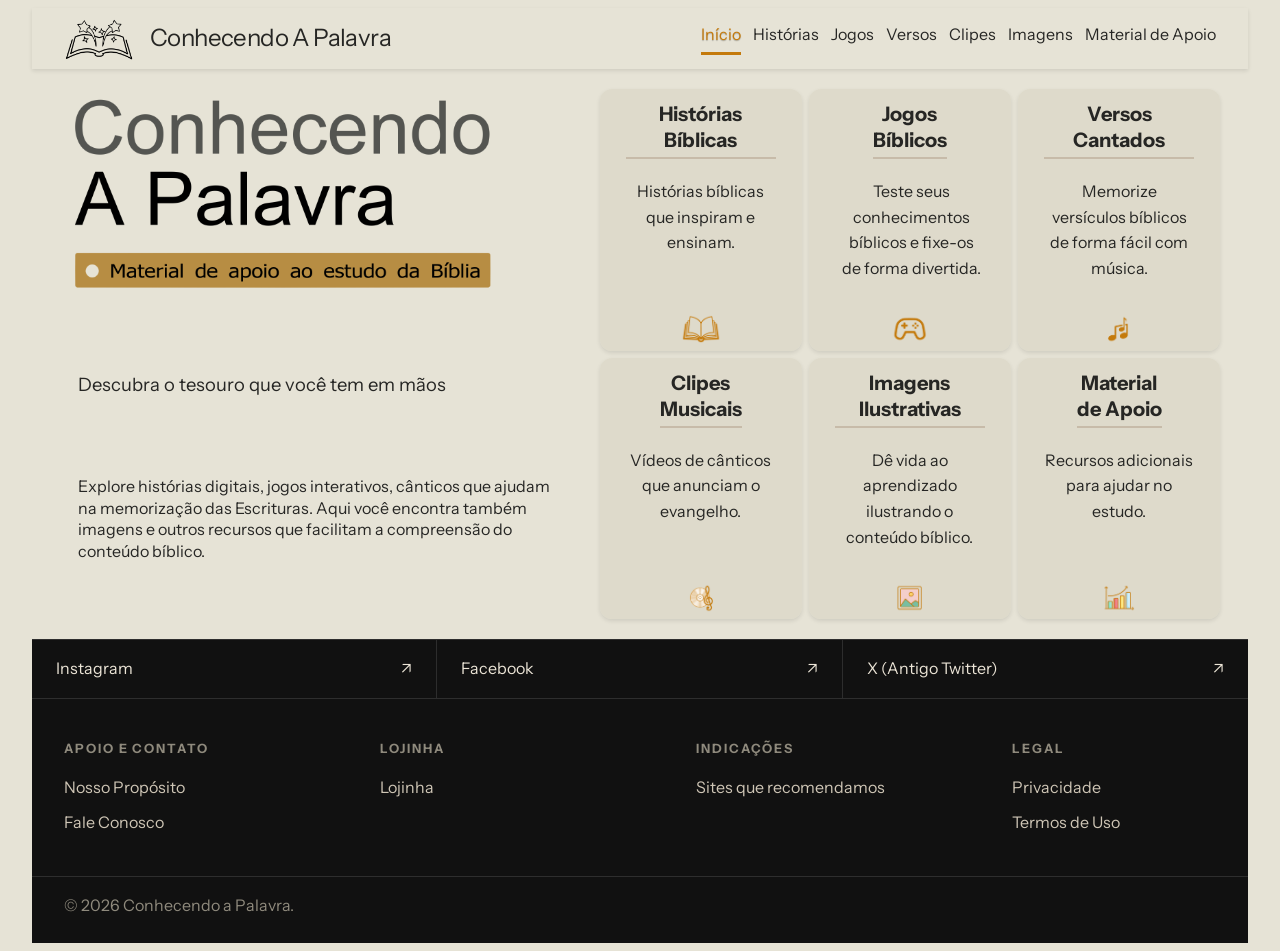
==== commit f56fec3f: "Ajustes diversos no jogos.html" ====
--- a/index.html
+++ b/index.html
@@ -48,32 +48,32 @@
                 <a class="card" id="historias-card" href="./historias.html">
                     <h4>Histórias Bíblicas</h4>
                     <p class="pcard">Histórias bíblicas que inspiram e ensinam.</p>
-                    <p class="icone">📖</p>
+                    <img src="imagens/historias.png" alt="Histórias Bíblicas" class="icone">
                 </a>
                 <a class="card" id="jogos-card" href="./jogos.html">
                     <h4>Jogos<br>Bíblicos</h4>
                     <p class="pcard" id="card-jogos">Teste seus conhecimentos bíblicos e fixe-os de forma divertida.</p>
-                    <p class="icone">🎮</p>
+                    <img src="imagens/jogos.png" alt="Jogos Bíblicos" class="icone">
                 </a>
                 <div class="card">
                     <h4>Versos Cantados</h4>
                     <p class="pcard">Memorize versículos bíblicos de forma fácil com música.</p>
-                    <p class="icone">🎵</p>
+                    <img src="imagens/musicas.png" alt="Versos Cantados" class="icone">
                 </div>
                 <div class="card">
                     <h4>Clipes <br> Musicais</h4>
                     <p class="pcard">Vídeos de cânticos que anunciam o evangelho.</p>
-                    <p class="icone">🎬</p>
+                    <img src="imagens/clipesmusicais.png" alt="Clipes Musicais" class="icone">
                 </div>
                 <div class="card">
                     <h4>Imagens Ilustrativas</h4>
                     <p class="pcard">Dê vida ao aprendizado ilustrando o conteúdo bíblico.</p>
-                    <p class="icone">🖼️</p>
+                    <img src="imagens/imagens.png" alt="Imagens Ilustrativas" class="icone">
                 </div>
                 <div class="card">
                     <h4>Material <br> de Apoio</h4>
                     <p class="pcard">Recursos adicionais para ajudar no estudo.</p>
-                    <p class="icone">📚</p>
+                    <img src="imagens/matdeapoio.png" alt="Material de Apoio" class="icone">
                 </div>
             </div>
         </header>
--- a/estilo.css
+++ b/estilo.css
@@ -8,7 +8,7 @@
 }
 
 body {
-  background-color: #111111;
+  background-color: #E6E3D6;
 }
 
 .container {
@@ -171,6 +171,7 @@
   grid-area: 1 / 2 / 4 / 3;
   padding: 3%;
   box-sizing: border-box;
+  min-height: 570px;
 }
 
 .card {
@@ -188,6 +189,7 @@
   align-items: center;
   text-align: center;
   transition: transform 0.2s ease, border-color 0.2s ease;
+  position: relative;
 }
 
 .card:hover {
@@ -216,9 +218,9 @@
 }
 
 .icone {
-  font-size: 1rem;
-  margin-top: auto;
-  margin-bottom: 1%;
+  width: 40px;
+  bottom: 2%;
+  position: absolute;
 }
 
 footer {
@@ -367,20 +369,19 @@
 }
 
 .jogos {
-  background: rgba(221, 217, 201, 0.8);
-  border: 2px solid transparent;
-  border-radius: 12px;
-  padding: 1% 2%;
+  border: 4px solid transparent;
+  border-radius: 16px;
   aspect-ratio: 3 / 4;
-  box-shadow: 0 2px 4px rgba(0, 0, 0, 0.1);
-  box-sizing: border-box;
-  display: flex;
-  align-items: center;
-  justify-content: center;
+  box-shadow: 5px 5px 5px rgba(60, 60, 60, 1);
+  box-sizing: border-box;
   flex: 1 1 calc((100% - (5 * 0.45rem)) / 6);
   min-width: 0;
   text-align: center;
   transition: transform 0.2s ease, border-color 0.2s ease;
+  font-family: 'Instrument Sans', sans-serif;
+  font-size: 17px;
+  line-height: 3rem;
+  background-color: #E6E3D6;
 }
 
 .jogos:hover {
@@ -391,16 +392,101 @@
 
 .jogos a {
   display: block;
-  color: inherit;
-  text-decoration: none;
-  font-size: 1.25rem;
-  font-weight: 700;
-  line-height: 1.3;
-  margin: 0.5rem 0 0.25rem;
-  border-bottom: 2px solid rgba(107, 62, 30, 0.2);
-  padding-bottom: 0.25rem;
-}
-
-.jogos:hover a {
-  color: #c47a0c;
+  /* faz o <a> ocupar toda a área */
+  width: 100%;
+  /* largura total do li */
+  height: 100%;
+  /* altura total do li */
+  text-decoration: none;
+  /* remove sublinhado */
+  color: rgb(0, 0, 0);
+}
+
+#quebra-cabecas {
+  background-image: url('imagens/quebra-cabecas.jpg');
+  background-repeat: no-repeat;
+  background-size: contain;
+  background-position: center;
+  background-color: white;
+  display: flex;
+  flex-direction: column;
+  align-items: center;
+  text-align: center;
+  transition: transform 0.2s ease, border-color 0.2s ease;
+  border-radius: 12px;
+  overflow: hidden;
+  /* recorta o fundo conforme o raio */
+  background-clip: border-box;
+}
+
+#jogos-da-memoria {
+  background-image: url('imagens/jogo-da-memoria.jpg');
+  background-repeat: no-repeat;
+  background-size: contain;
+  background-position: center;
+  background-color: rgb(0, 0, 0);
+  display: flex;
+  flex-direction: column;
+  align-items: center;
+  text-align: center;
+  transition: transform 0.2s ease, border-color 0.2s ease;
+  border-radius: 12px;
+  overflow: hidden;
+  /* recorta o fundo conforme o raio */
+  background-clip: border-box;
+  color: rgb(255, 255, 255);
+}
+
+#palavras-cruzadas {
+  background-image: url('imagens/palavras-cruzadas.jpg');
+  background-repeat: no-repeat;
+  background-size: contain;
+  background-position: center;
+  background-color: rgb(25, 23, 24);
+  display: flex;
+  flex-direction: column;
+  align-items: center;
+  text-align: center;
+  transition: transform 0.2s ease, border-color 0.2s ease;
+  border-radius: 12px;
+  overflow: hidden;
+  /* recorta o fundo conforme o raio */
+  background-clip: border-box;
+  color: rgb(255, 255, 255);
+}
+
+#quizzes {
+  background-image: url('imagens/quizzes.jpg');
+  background-repeat: no-repeat;
+  background-size: contain;
+  background-position: center;
+  background-color: rgb(2, 67, 123);
+  display: flex;
+  flex-direction: column;
+  align-items: center;
+  text-align: center;
+  transition: transform 0.2s ease, border-color 0.2s ease;
+  border-radius: 12px;
+  overflow: hidden;
+  /* recorta o fundo conforme o raio */
+  background-clip: border-box;
+  color: rgb(255, 255, 255);
+}
+
+#diversos {
+  background-image: url('imagens/diversos.jpg');
+  background-repeat: no-repeat;
+  background-size: contain;
+  background-position: center;
+  background-color: white;
+  display: flex;
+  flex-direction: column;
+  align-items: center;
+  text-align: center;
+  transition: transform 0.2s ease, border-color 0.2s ease;
+  border-radius: 12px;
+  overflow: hidden;
+  /* recorta o fundo conforme o raio */
+  background-clip: border-box;
+  color: rgb(12, 12, 12);
 }
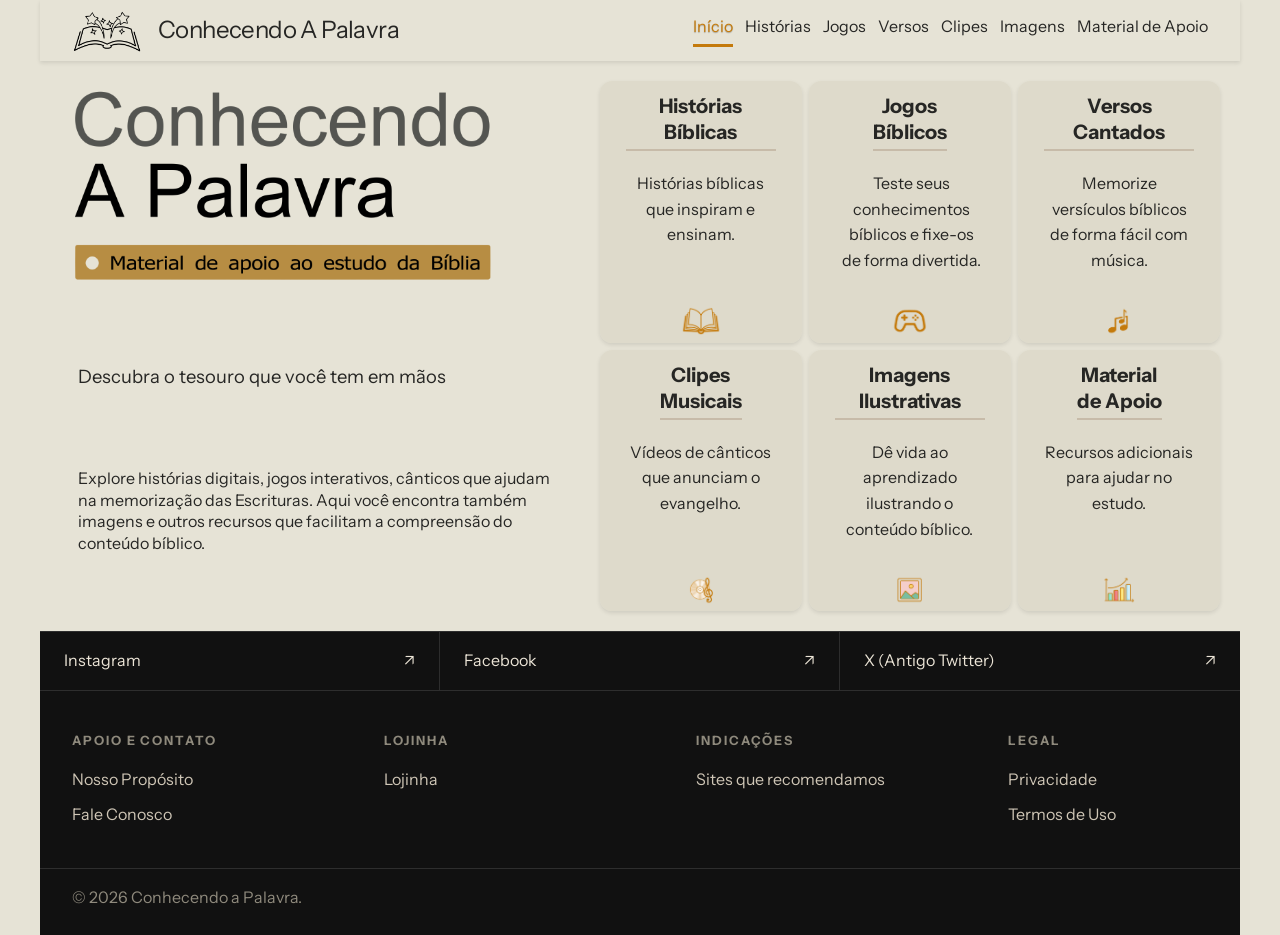
==== commit af8fe170: "Adição das páginas de jogos e quebra-cabeças com navegação e estilos próprios. - Adicionado o arquiv" ====
--- a/index.html
+++ b/index.html
@@ -5,8 +5,8 @@
     <meta charset="UTF-8">
     <meta name="viewport" content="width=device-width, initial-scale=1.0">
     <title>Conhecendo a Palavra</title>
-    <link rel="stylesheet" href="estilo.css">
-    <link rel="stylesheet" href="estilo-media.css">
+    <link rel="stylesheet" href="/css/estilo.css">
+    <link rel="stylesheet" href="/css/estilo-media.css">
 </head>
 
 <body>
@@ -22,8 +22,8 @@
             </button>
             <ul class="itens-do-menu" id="itens-do-menu">
                 <li><a href="./index.html">Início</a></li>
-                <li><a href="./historias.html">Histórias</a></li>
-                <li><a href="./jogos.html">Jogos</a></li>
+                <li><a href="historias/historias.html">Histórias</a></li>
+                <li><a href="jogos/jogos.html">Jogos</a></li>
                 <li><a href="#versos">Versos</a></li>
                 <li><a href="#clipes">Clipes</a></li>
                 <li><a href="#imagens">Imagens</a></li>
@@ -45,12 +45,12 @@
                 outros recursos que facilitam a compreensão do conteúdo bíblico.</p>
             <!-- Painel horizontal de cards -->
             <div class="cards-panel">
-                <a class="card" id="historias-card" href="./historias.html">
+                <a class="card" id="historias-card" href="historias/historias.html">
                     <h4>Histórias Bíblicas</h4>
                     <p class="pcard">Histórias bíblicas que inspiram e ensinam.</p>
                     <img src="imagens/historias.png" alt="Histórias Bíblicas" class="icone">
                 </a>
-                <a class="card" id="jogos-card" href="./jogos.html">
+                <a class="card" id="jogos-card" href="jogos/jogos.html">
                     <h4>Jogos<br>Bíblicos</h4>
                     <p class="pcard" id="card-jogos">Teste seus conhecimentos bíblicos e fixe-os de forma divertida.</p>
                     <img src="imagens/jogos.png" alt="Jogos Bíblicos" class="icone">
@@ -132,7 +132,7 @@
             </div>
         </footer>
     </div>
-    <script src="script.js"></script>
+    <script src="/scripts/script.js"></script>
 </body>
 
 </html>
--- a/css/estilo.css
+++ b/css/estilo.css
@@ -0,0 +1,307 @@
+﻿@import url('https://fonts.googleapis.com/css2?family=Instrument+Sans:wght@400;500;600;700&display=swap');
+@import url('https://fonts.googleapis.com/css2?family=Newsreader:wght@400;500;600;700&display=swap');
+
+*,
+*::before,
+*::after {
+  box-sizing: border-box;
+}
+
+body {
+  background-color: #E6E3D6;
+  max-width: 1200px;
+  margin: 0 auto;
+}
+
+.container {
+  font-family: 'Instrument Sans', sans-serif;
+  font-size: 16px;
+  line-height: 1.6;
+  background-color: #E6E3D6;
+  color: #262624;
+  margin: 0 auto;
+  max-width: 95vw;
+}
+
+.menu {
+  display: flex;
+  gap: 1rem;
+  align-items: center;
+  padding: 0.6rem 2rem;
+  background-color: #E6E3D6;
+  box-shadow: 0 2px 4px rgba(0, 0, 0, 0.1);
+  max-width: min(1235px, 100vw);
+  margin: 0 auto;
+}
+
+.menu .menu-icon {
+  width: 70px;
+  display: block;
+}
+
+.logo-do-menu {
+  font-size: 1.5rem;
+  font-weight: 400;
+  letter-spacing: -0.025em;
+  font-family: 'Instrument Sans', sans-serif;
+}
+
+.hamburger {
+  display: none;
+  flex-direction: column;
+  justify-content: center;
+  gap: 0.22rem;
+  width: 32px;
+  height: 32px;
+  padding: 0.45rem;
+  background-color: rgba(209, 171, 114, 0.08);
+  border: 1px solid rgba(107, 62, 30, 0.18);
+  border-radius: 8px;
+  cursor: pointer;
+  box-sizing: border-box;
+  transition: background-color 0.2s ease, border-color 0.2s ease, transform 0.2s ease;
+}
+
+.hamburger:hover {
+  background-color: rgba(196, 122, 12, 0.14);
+  border-color: rgba(107, 62, 30, 0.3);
+}
+
+.hamburger span {
+  display: block;
+  width: 100%;
+  height: 2px;
+  background-color: #6b3e1e;
+  border-radius: 999px;
+  transition: transform 0.2s ease, opacity 0.2s ease;
+  transform-origin: center;
+}
+
+.hamburger.open span:nth-child(1) {
+  transform: translateY(5px) rotate(45deg);
+}
+
+.hamburger.open span:nth-child(2) {
+  opacity: 0;
+}
+
+.hamburger.open span:nth-child(3) {
+  transform: translateY(-5px) rotate(-45deg);
+}
+
+.itens-do-menu {
+  display: flex;
+  gap: 0.75rem;
+  list-style: none;
+  margin: 0;
+  padding: 0;
+  margin-left: auto;
+}
+
+.itens-do-menu li {
+  margin: 0;
+  padding: 0 0 0.25rem 0;
+  border-bottom: 2px solid transparent;
+}
+
+.itens-do-menu li.active {
+  border-bottom: 3px solid #c47a0c;
+}
+
+.itens-do-menu li.active a {
+  color: #c47a0c;
+  text-shadow: 0 1px 1px rgba(0, 0, 0, 0.25);
+}
+
+.itens-do-menu a {
+  font-family: inherit;
+  font-size: inherit;
+  color: inherit;
+  text-decoration: none;
+}
+
+#mat-de-apoio-media {
+  display: none;
+}
+
+header {
+  display: grid;
+  grid-template-columns: 45% 55%;
+  /* grid-template-rows: auto auto auto; */
+  align-items: start;
+  width: min(100%, 1200px);
+  max-width: min(1200px, 100vw);
+  margin: 0 auto;
+  box-sizing: border-box;
+}
+
+#titulo {
+  grid-area: 1 / 1;
+  width: 100%;
+}
+
+#logo {
+  display: block;
+  width: min(100%, 480px);
+  height: auto;
+}
+
+#logo-media {
+  display: none;
+  width: min(100%, 480px);
+  height: auto;
+}
+
+#slogan {
+  grid-area: 2 / 1;
+  font-size: 1.15rem;
+  margin: 0;
+  padding: 0 0 0 7%;
+}
+
+#mensagem {
+  grid-area: 3 / 1;
+  line-height: 1.35;
+  padding: 0 5% 0 7%;
+}
+
+.cards-panel {
+  display: grid;
+  grid-template-columns: repeat(3, minmax(0, 1fr));
+  grid-template-rows: repeat(2, minmax(70px, 1fr));
+  gap: 0.45rem;
+  grid-area: 1 / 2 / 4 / 3;
+  padding: 3%;
+  box-sizing: border-box;
+  min-height: 570px;
+}
+
+.card {
+  background: rgba(221, 217, 201, 0.8);
+  border: 2px solid transparent;
+  border-radius: 12px;
+  color: inherit;
+  text-decoration: none;
+  padding: 1% 12%;
+  box-shadow: 0 2px 4px rgba(0, 0, 0, 0.1);
+  box-sizing: border-box;
+  position: relative;
+  display: flex;
+  flex-direction: column;
+  align-items: center;
+  text-align: center;
+  transition: transform 0.2s ease, border-color 0.2s ease;
+  position: relative;
+}
+
+.card:hover {
+  transform: scale(1.05);
+  border-color: #c47a0c;
+  cursor: pointer;
+}
+
+.card h4 {
+  font-size: 1.25rem;
+  font-weight: 700;
+  line-height: 1.3;
+  margin: 0.5rem 0 0.25rem;
+  border-bottom: 2px solid rgba(107, 62, 30, 0.2);
+  padding-bottom: 0.25rem;
+}
+
+.card:hover h4 {
+  color: #c47a0c;
+  transition: color 0.2s ease;
+  cursor: pointer;
+}
+
+#card-jogos {
+  padding: 0 1% 1% 0.25rem;
+}
+
+.icone {
+  width: 40px;
+  bottom: 2%;
+  position: absolute;
+}
+
+footer {
+  margin-top: 2rem;
+}
+
+.footer-site {
+  background-color: #111111;
+  color: #d9d2c1;
+  font-family: 'Instrument Sans', sans-serif;
+  border-top: 1px solid rgba(255, 255, 255, 0.12);
+  max-width: min(1235px, 100vw);
+  margin: 0 auto;
+}
+
+.footer-social-links {
+  display: grid;
+  grid-template-columns: repeat(3, minmax(0, 1fr));
+  border-bottom: 1px solid rgba(255, 255, 255, 0.12);
+}
+
+.footer-social-link {
+  display: flex;
+  justify-content: space-between;
+  align-items: center;
+  padding: 1rem 1.5rem;
+  color: #ece5d7;
+  text-decoration: none;
+  border-right: 1px solid rgba(255, 255, 255, 0.12);
+  transition: background-color 0.2s ease, color 0.2s ease;
+}
+
+.footer-social-link:last-child {
+  border-right: 0;
+}
+
+.footer-social-link:hover {
+  background-color: #1d1d1d;
+  color: #ffffff;
+}
+
+.footer-columns {
+  display: grid;
+  grid-template-columns: repeat(4, minmax(0, 1fr));
+  gap: 7rem;
+  padding: 2.5rem 2rem;
+}
+
+.footer-column h4 {
+  font-size: 0.8rem;
+  font-weight: 700;
+  letter-spacing: 0.15em;
+  text-transform: uppercase;
+  color: #8f8a7d;
+  margin: 0 0 1rem;
+}
+
+.footer-column ul {
+  list-style: none;
+  margin: 0;
+  padding: 0;
+  display: flex;
+  flex-direction: column;
+  gap: 0.6rem;
+}
+
+.footer-column a {
+  color: #cfc6b6;
+  text-decoration: none;
+  transition: color 0.2s ease;
+}
+
+.footer-column a:hover {
+  color: #ffffff;
+}
+
+.footer-bottom {
+  border-top: 1px solid rgba(255, 255, 255, 0.12);
+  padding: 1rem 2rem 1.5rem;
+  color: #8f8a7d;
+}
+
--- a/css/estilo-media.css
+++ b/css/estilo-media.css
@@ -0,0 +1,244 @@
+@media (max-width: 1050px) {
+  .menu {
+    padding: 1% 3.5%;
+  }
+
+  .itens-do-menu {
+    padding: 0 10px;
+  }
+
+  .container-de-jogos {
+    display: grid;
+    grid-template-columns: 1fr 1fr 1fr;
+    grid-template-rows: auto;
+  }
+}
+
+@media (max-width: 980px) {
+  .menu .menu-icon {
+    display: none;
+    padding: 1% 2%;
+  }
+
+  .footer-columns {
+    gap: 5rem;
+  }
+}
+
+@media (max-width: 890px) {
+
+  .logo-do-menu {
+    font-size: clamp(1.3rem, 2.5vw, 1.5rem);
+  }
+
+  #material-de-apoio {
+    display: none;
+  }
+
+  #mat-de-apoio-media {
+    display: inline-block;
+  }
+
+  .itens-do-menu {
+    font-size: 1.7vw;
+  }
+
+  .card h4 {
+    font-size: 100%;
+  }
+
+  .footer-columns {
+    gap: 3rem;
+  }
+
+  .jogos {
+    display: grid;
+    grid-template-columns: repeat(auto-fit, minmax(140px, 1fr));
+  }
+}
+
+@media (max-width: 750px) {
+
+  .logo-do-menu {
+    font-size: 18px;
+  }
+
+  .itens-do-menu a {
+    font-size: 13px;
+  }
+
+  header {
+    grid-template-columns: 39% 61%;
+  }
+
+  .pcard {
+    font-size: 87%;
+  }
+}
+
+@media (max-width: 675px) {
+  .menu {
+    display: grid;
+    grid-template-columns: 33% 67%;
+    padding: 1% 2%;
+    gap: 0;
+  }
+
+  .logo-do-menu {
+    font-size: 2.8vw;
+  }
+
+  .itens-do-menu {
+    padding: 0;
+    gap: 0;
+    width: 100%;
+    justify-content: space-around;
+    align-items: center;
+    font-size: 2vw;
+    /* proporcional aos 63% da grid */
+  }
+
+  .itens-do-menu a {
+    white-space: nowrap;
+  }
+
+  #logo {
+    display: none;
+  }
+
+  #logo-media {
+    display: block;
+  }
+
+  .footer-columns {
+    grid-template-columns: 31% 18% 29% 22%;
+    gap: 0;
+    padding: 2rem 0rem 2rem 1.5rem;
+  }
+
+}
+
+@media (max-width: 560px) {
+
+  .container {
+    max-width: 100vw;
+  }
+
+  .menu {
+    grid-template-columns: 20% 70% 10%;
+    position: relative;
+  }
+
+  .logo-do-menu {
+    font-size: 1.2rem;
+  }
+
+  .itens-do-menu {
+    display: none;
+  }
+
+  .hamburger {
+    display: flex;
+  }
+
+  .itens-do-menu.open {
+    display: flex;
+    flex-direction: column;
+    align-items: flex-end;
+    gap: 0.85rem;
+    position: absolute;
+    top: calc(100% - 0.5rem);
+    right: 0.5rem;
+    width: auto;
+    padding: 1rem;
+    background-color: #e6e3d6;
+    border: 1px solid rgba(107, 62, 30, 0.18);
+    border-radius: 12px;
+    box-shadow: 0 10px 24px rgba(0, 0, 0, 0.14);
+    z-index: 20;
+  }
+
+  .itens-do-menu.open li {
+    width: 100%;
+    padding: 0;
+    border-bottom: 0;
+  }
+
+  .itens-do-menu.open a {
+    display: block;
+    width: 100%;
+    font-size: 0.95rem;
+    line-height: 1.3;
+    text-align: right;
+  }
+
+  .menu .menu-icon {
+    display: block;
+  }
+
+  header {
+    grid-template-columns: 100% 0;
+    grid-template-rows: repeat(4, auto);
+    align-items: center;
+    justify-items: center;
+  }
+
+  #titulo {
+    grid-area: 1 / 1;
+  }
+
+  #slogan {
+    grid-area: 2 / 1;
+    padding: 0;
+    font-size: 110%;
+  }
+
+  #mensagem {
+    grid-area: 3 / 1;
+    font-size: 100%;
+    text-align: center;
+    padding: 0 8%;
+  }
+
+  .cards-panel {
+    grid-area: 4 / 1;
+  }
+
+  .footer-column h4 {
+    font-size: 0.7rem;
+  }
+
+  .footer-column a {
+    font-size: 80%;
+  }
+
+  .container-de-jogos {
+    display: grid;
+    grid-template-columns: 1fr 1fr;
+    grid-template-rows: auto;
+  }
+
+}
+
+@media (max-width: 402px) {
+
+  #slogan {
+    font-size: 104%;
+  }
+
+  .footer-columns {
+    grid-template-columns: 28% 21% 28% 23%;
+    padding: 2rem 0rem 2rem 0.75rem;
+  }
+
+  .footer-column a {
+    font-size: 70%;
+  }
+}
+
+@media (max-width: 402px) {
+
+  #slogan {
+    font-size: 96%;
+  }
+}
